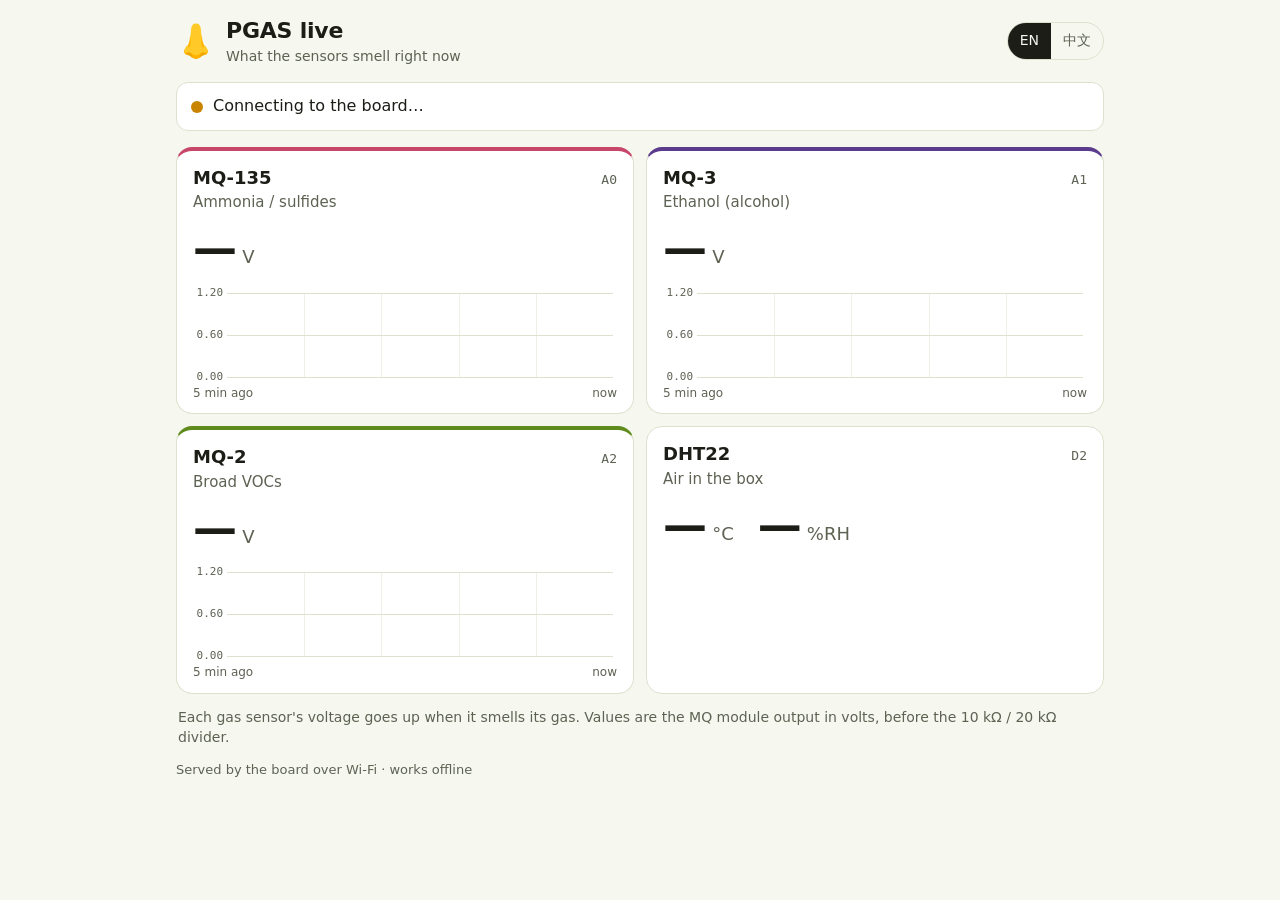
==== app/assets/index.html @ 648e2339 "Add live Wi-Fi dashboard served by the board (arduino:web_ui brick) - app.yaml: add the arduino:web_" ====
<!doctype html>
<html lang="en">
  <head>
    <meta charset="UTF-8" />
    <meta name="viewport" content="width=device-width, initial-scale=1.0" />
    <meta name="color-scheme" content="light dark" />
    <title>PGAS Live</title>
    <link rel="stylesheet" href="style.css" />
  </head>
  <body>
    <header class="top">
      <div class="brand">
        <span class="logo" aria-hidden="true">👃</span>
        <div>
          <h1>PGAS <span data-i18n="live">live</span></h1>
          <p class="sub" data-i18n="sub">What the sensors smell right now</p>
        </div>
      </div>
      <div class="lang" role="group" aria-label="Language">
        <button id="lang-en" type="button" aria-pressed="true">EN</button>
        <button id="lang-zh" type="button" aria-pressed="false">中文</button>
      </div>
    </header>

    <main>
      <div id="status" class="status wait" role="status" aria-live="polite">
        <span class="dot" aria-hidden="true"></span>
        <span id="status-text" data-i18n="connecting">Connecting to the board…</span>
      </div>

      <section class="job" id="job" hidden>
        <h2 data-i18n="job_h">Current test</h2>
        <p id="job-name" class="job-name"></p>
        <p id="job-line" class="job-line"></p>
        <p id="job-result" class="job-result" hidden></p>
      </section>

      <section class="tiles">
        <article class="tile gas" data-key="mq135_v" style="--c: var(--c-mq135)">
          <header><h2>MQ-135</h2><span class="pin">A0</span></header>
          <p class="gasname" data-i18n="g_mq135">Ammonia / sulfides</p>
          <p class="value"><span class="num" id="v-mq135_v">—</span><span class="unit">V</span></p>
          <canvas id="c-mq135_v" aria-hidden="true"></canvas>
          <p class="axis"><span data-i18n="ago5">5 min ago</span><span data-i18n="now">now</span></p>
        </article>
        <article class="tile gas" data-key="mq3_v" style="--c: var(--c-mq3)">
          <header><h2>MQ-3</h2><span class="pin">A1</span></header>
          <p class="gasname" data-i18n="g_mq3">Ethanol (alcohol)</p>
          <p class="value"><span class="num" id="v-mq3_v">—</span><span class="unit">V</span></p>
          <canvas id="c-mq3_v" aria-hidden="true"></canvas>
          <p class="axis"><span data-i18n="ago5">5 min ago</span><span data-i18n="now">now</span></p>
        </article>
        <article class="tile gas" data-key="mq2_v" style="--c: var(--c-mq2)">
          <header><h2>MQ-2</h2><span class="pin">A2</span></header>
          <p class="gasname" data-i18n="g_mq2">Broad VOCs</p>
          <p class="value"><span class="num" id="v-mq2_v">—</span><span class="unit">V</span></p>
          <canvas id="c-mq2_v" aria-hidden="true"></canvas>
          <p class="axis"><span data-i18n="ago5">5 min ago</span><span data-i18n="now">now</span></p>
        </article>
        <article class="tile dht">
          <header><h2>DHT22</h2><span class="pin">D2</span></header>
          <p class="gasname" data-i18n="g_dht">Air in the box</p>
          <div class="pair">
            <p class="value"><span class="num" id="v-temp">—</span><span class="unit">°C</span></p>
            <p class="value"><span class="num" id="v-rh">—</span><span class="unit">%RH</span></p>
          </div>
          <p class="note" id="dht-note" hidden data-i18n="dht_fail">The temperature sensor did not answer.</p>
        </article>
      </section>

      <p class="hint" data-i18n="hint">Each gas sensor's voltage goes up when it smells its gas. Values are the MQ module output in volts, before the 10 kΩ / 20 kΩ divider.</p>

    </main>

    <footer class="foot">
      <span data-i18n="foot">Served by the board over Wi-Fi · works offline</span>
      <span id="raw" class="raw"></span>
    </footer>

    <script src="libs/socket.io.min.js"></script>
    <script src="libs/arduino.js"></script>
    <script src="app.js"></script>
  </body>
</html>
---- app/assets/style.css ----
:root {
  --bg: #f6f8ef; --surface: #ffffff; --ink: #1b1d16; --muted: #5d6253; --line: #dde2cf;
  --ok: #3f8f2f; --warn: #c98500; --bad: #c9466b; --bad-bg: #fde8ee;
  --c-mq135: #c9466b; --c-mq3: #5b3b8c; --c-mq2: #5f8a1c;
  --body: system-ui, -apple-system, "Segoe UI", Roboto, "Noto Sans TC", "PingFang TC", sans-serif;
  --mono: ui-monospace, SFMono-Regular, Menlo, Consolas, monospace;
  color-scheme: light;
}
@media (prefers-color-scheme: dark) {
  :root {
    --bg: #11140d; --surface: #1a1e15; --ink: #eef2e4; --muted: #a9b09b; --line: #31372a;
    --bad: #ff8fab; --bad-bg: #3a1620; --ok: #7fcf6a; --warn: #f0b545;
    --c-mq135: #ff8fab; --c-mq3: #c7b0f0; --c-mq2: #b5e06c;
    color-scheme: dark;
  }
}

* { box-sizing: border-box; }
html, body { margin: 0; }
body {
  background: var(--bg); color: var(--ink); font-family: var(--body);
  line-height: 1.4; -webkit-text-size-adjust: 100%;
}

.top, main, .foot { max-width: 960px; margin: 0 auto; padding: 0 16px; }
.top { display: flex; align-items: center; justify-content: space-between; gap: 12px; padding-top: 16px; }
.brand { display: flex; align-items: center; gap: 10px; }
.logo { font-size: 32px; line-height: 1; }
h1 { margin: 0; font-size: 22px; letter-spacing: -0.01em; }
.sub { margin: 0; color: var(--muted); font-size: 14px; }

.lang { display: flex; border: 1px solid var(--line); border-radius: 999px; overflow: hidden; flex: none; }
.lang button {
  font: inherit; font-size: 14px; padding: 6px 12px; border: 0; background: transparent; color: var(--muted);
  cursor: pointer; min-height: 36px;
}
.lang button[aria-pressed="true"] { background: var(--ink); color: var(--bg); }

.status {
  display: flex; align-items: center; gap: 10px; margin: 16px 0; padding: 12px 14px;
  border-radius: 12px; background: var(--surface); border: 1px solid var(--line); font-size: 16px;
}
.status .dot { width: 12px; height: 12px; border-radius: 50%; background: var(--muted); flex: none; }
.status.ok .dot { background: var(--ok); }
.status.wait .dot { background: var(--warn); }
.status.stale { background: var(--bad-bg); border-color: var(--bad); color: var(--ink); font-weight: 600; }
.status.stale .dot { background: var(--bad); animation: pulse 1s ease-in-out infinite; }
@keyframes pulse { 50% { opacity: 0.3; } }
@media (prefers-reduced-motion: reduce) { .status.stale .dot { animation: none; } }

.tiles { display: grid; grid-template-columns: 1fr; gap: 12px; }
@media (min-width: 560px) { .tiles { grid-template-columns: 1fr 1fr; } }

.tile {
  background: var(--surface); border: 1px solid var(--line); border-radius: 16px; padding: 14px 16px 12px;
  min-width: 0;
}
.tile.gas { border-top: 4px solid var(--c); }
.tile header { display: flex; justify-content: space-between; align-items: baseline; }
.tile h2 { margin: 0; font-size: 18px; }
.pin { font-family: var(--mono); font-size: 13px; color: var(--muted); }
.gasname { margin: 2px 0 0; color: var(--muted); font-size: 15px; }
.value { margin: 4px 0 0; display: flex; align-items: baseline; gap: 6px; }
.num { font-size: 44px; font-weight: 700; font-variant-numeric: tabular-nums; letter-spacing: -0.02em; }
.unit { font-size: 18px; color: var(--muted); }
.stale-data .num { color: var(--muted); }
.pair { display: flex; gap: 24px; flex-wrap: wrap; }
.note { margin: 8px 0 0; color: var(--bad); font-size: 14px; }

canvas { display: block; width: 100%; height: 96px; margin-top: 8px; }
.axis { display: flex; justify-content: space-between; margin: 2px 0 0; font-size: 12px; color: var(--muted); }

.hint { color: var(--muted); font-size: 14px; margin: 14px 2px; }

.job { background: var(--surface); border: 1px solid var(--line); border-radius: 16px; padding: 14px 16px; margin: 0 0 16px; }
.job h2 { margin: 0 0 4px; font-size: 16px; }
.job-name { margin: 0; color: var(--muted); font-size: 14px; font-family: var(--mono); overflow-wrap: anywhere; }
.job-line { margin: 6px 0 0; font-size: 16px; overflow-wrap: anywhere; }
.job-result { margin: 8px 0 0; font-size: 18px; font-weight: 700; overflow-wrap: anywhere; }
.job-result.FRESH { color: var(--ok); }
.job-result.SPOILING { color: var(--warn); }
.job-result.DO-NOT-SELL, .job-result.failed { color: var(--bad); }

.foot {
  display: flex; justify-content: space-between; gap: 12px; flex-wrap: wrap;
  color: var(--muted); font-size: 13px; padding-bottom: 24px;
}
.raw { font-family: var(--mono); }
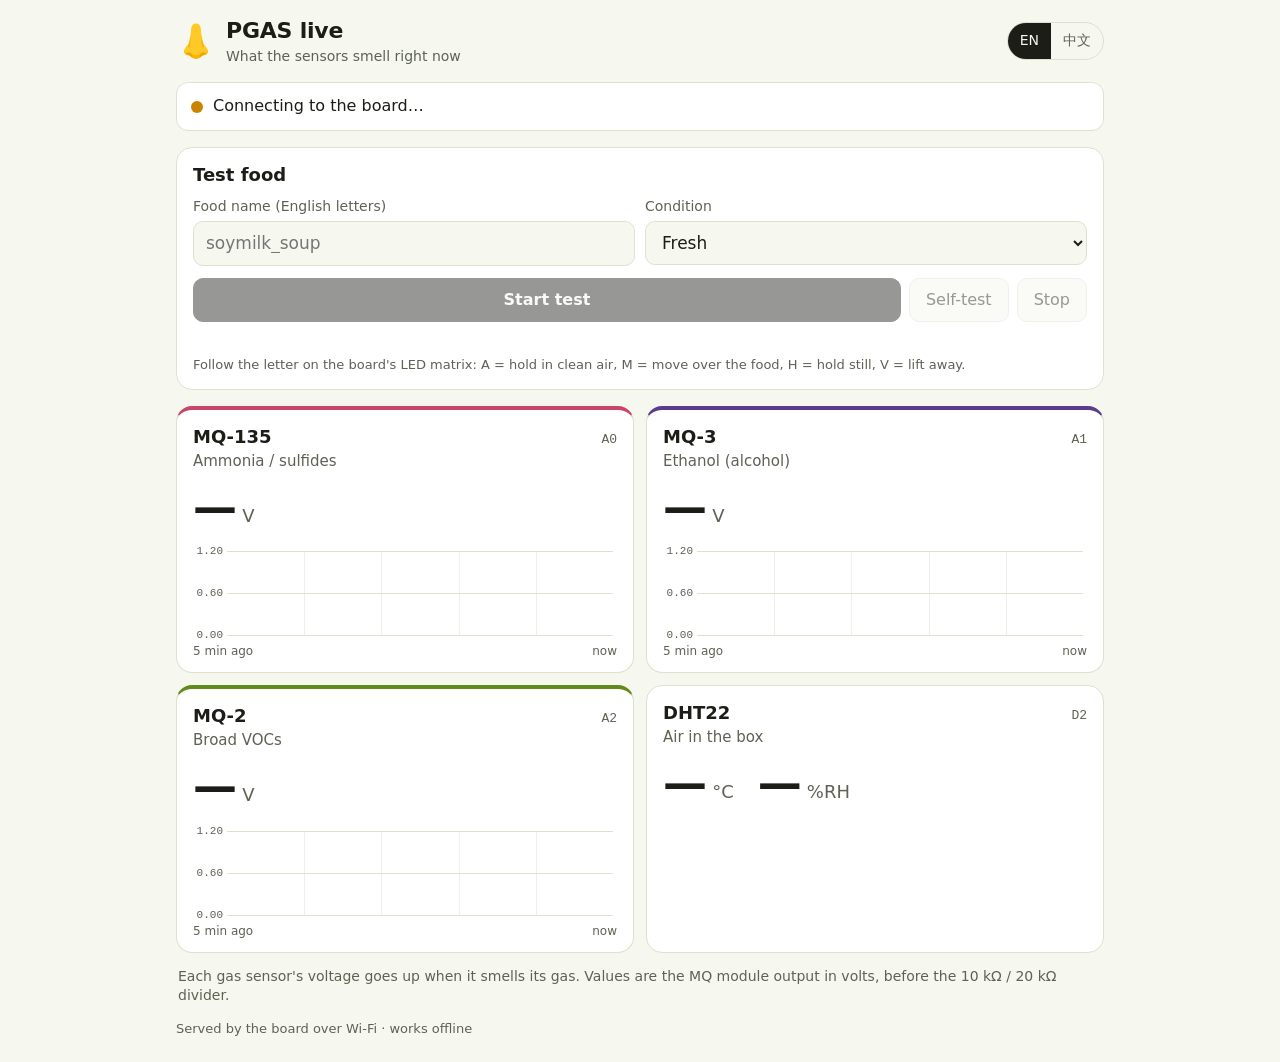
==== commit 666e8636: "Dashboard: start a hood test, self-test or stop from the phone The dashboard gets a 'Test food' pane" ====
--- a/app/assets/index.html
+++ b/app/assets/index.html
@@ -23,10 +23,42 @@
     </header>
 
     <main>
-      <div id="status" class="status wait" role="status" aria-live="polite">
+      <div id="status" class="status wait">
         <span class="dot" aria-hidden="true"></span>
         <span id="status-text" data-i18n="connecting">Connecting to the board…</span>
+        <!-- Screen readers hear only state changes, not the per-second counter. -->
+        <span id="status-live" class="sr-only" role="status"></span>
       </div>
+
+      <section class="start" aria-labelledby="start-h">
+        <h2 id="start-h" data-i18n="start_h">Test food</h2>
+        <form id="start-form" novalidate>
+          <div class="fields">
+            <label class="field">
+              <span data-i18n="food_l">Food name (English letters)</span>
+              <input id="food" name="food" type="text" inputmode="latin" autocomplete="off"
+                     autocapitalize="none" spellcheck="false" maxlength="40" placeholder="soymilk_soup" required />
+            </label>
+            <label class="field">
+              <span data-i18n="state_l">Condition</span>
+              <select id="state" name="state">
+                <option value="fresh" data-i18n="st_fresh">Fresh</option>
+                <option value="spoiling" data-i18n="st_spoiling">Going off</option>
+                <option value="spoiled" data-i18n="st_spoiled">Spoiled</option>
+                <option value="swill" data-i18n="st_swill">Food waste</option>
+                <option value="test" data-i18n="st_test">Just testing (not used for training)</option>
+              </select>
+            </label>
+          </div>
+          <div class="actions">
+            <button type="submit" id="start-btn" class="primary" data-i18n="start_btn">Start test</button>
+            <button type="button" id="selftest-btn" data-i18n="selftest_btn">Self-test</button>
+            <button type="button" id="stop-btn" data-i18n="stop_btn">Stop</button>
+          </div>
+          <p id="start-msg" class="start-msg" role="status"></p>
+          <p class="start-help" data-i18n="start_help">Follow the letter on the board's LED matrix: A = hold in clean air, M = move over the food, H = hold still, V = lift away.</p>
+        </form>
+      </section>
 
       <section class="job" id="job" hidden>
         <h2 data-i18n="job_h">Current test</h2>
--- a/app/assets/style.css
+++ b/app/assets/style.css
@@ -86,3 +86,26 @@
   color: var(--muted); font-size: 13px; padding-bottom: 24px;
 }
 .raw { font-family: var(--mono); }
+
+.sr-only { position: absolute; width: 1px; height: 1px; padding: 0; margin: -1px; overflow: hidden; clip: rect(0 0 0 0); white-space: nowrap; border: 0; }
+
+.start { background: var(--surface); border: 1px solid var(--line); border-radius: 16px; padding: 14px 16px; margin: 0 0 16px; }
+.start h2 { margin: 0 0 10px; font-size: 18px; }
+.fields { display: grid; grid-template-columns: repeat(auto-fit, minmax(200px, 1fr)); gap: 10px; }
+.field { display: flex; flex-direction: column; gap: 4px; font-size: 14px; color: var(--muted); }
+.field input, .field select {
+  font: inherit; font-size: 17px; color: var(--ink); background: var(--bg);
+  border: 1px solid var(--line); border-radius: 10px; padding: 10px 12px; min-height: 44px; width: 100%;
+}
+.field input[aria-invalid="true"] { border-color: var(--bad); }
+.actions { display: flex; flex-wrap: wrap; gap: 8px; margin-top: 12px; }
+.actions button {
+  font: inherit; font-size: 16px; min-height: 44px; padding: 0 16px; border-radius: 10px; cursor: pointer;
+  border: 1px solid var(--line); background: var(--bg); color: var(--ink);
+}
+.actions button.primary { background: var(--ink); color: var(--bg); border-color: var(--ink); font-weight: 700; flex: 1 1 160px; }
+.actions button:disabled { opacity: 0.45; cursor: not-allowed; }
+.start-msg { margin: 10px 0 0; min-height: 1.2em; font-size: 15px; }
+.start-msg.err { color: var(--bad); }
+.start-help { margin: 6px 0 0; color: var(--muted); font-size: 13px; }
+.job-result.rejected { color: var(--warn); }
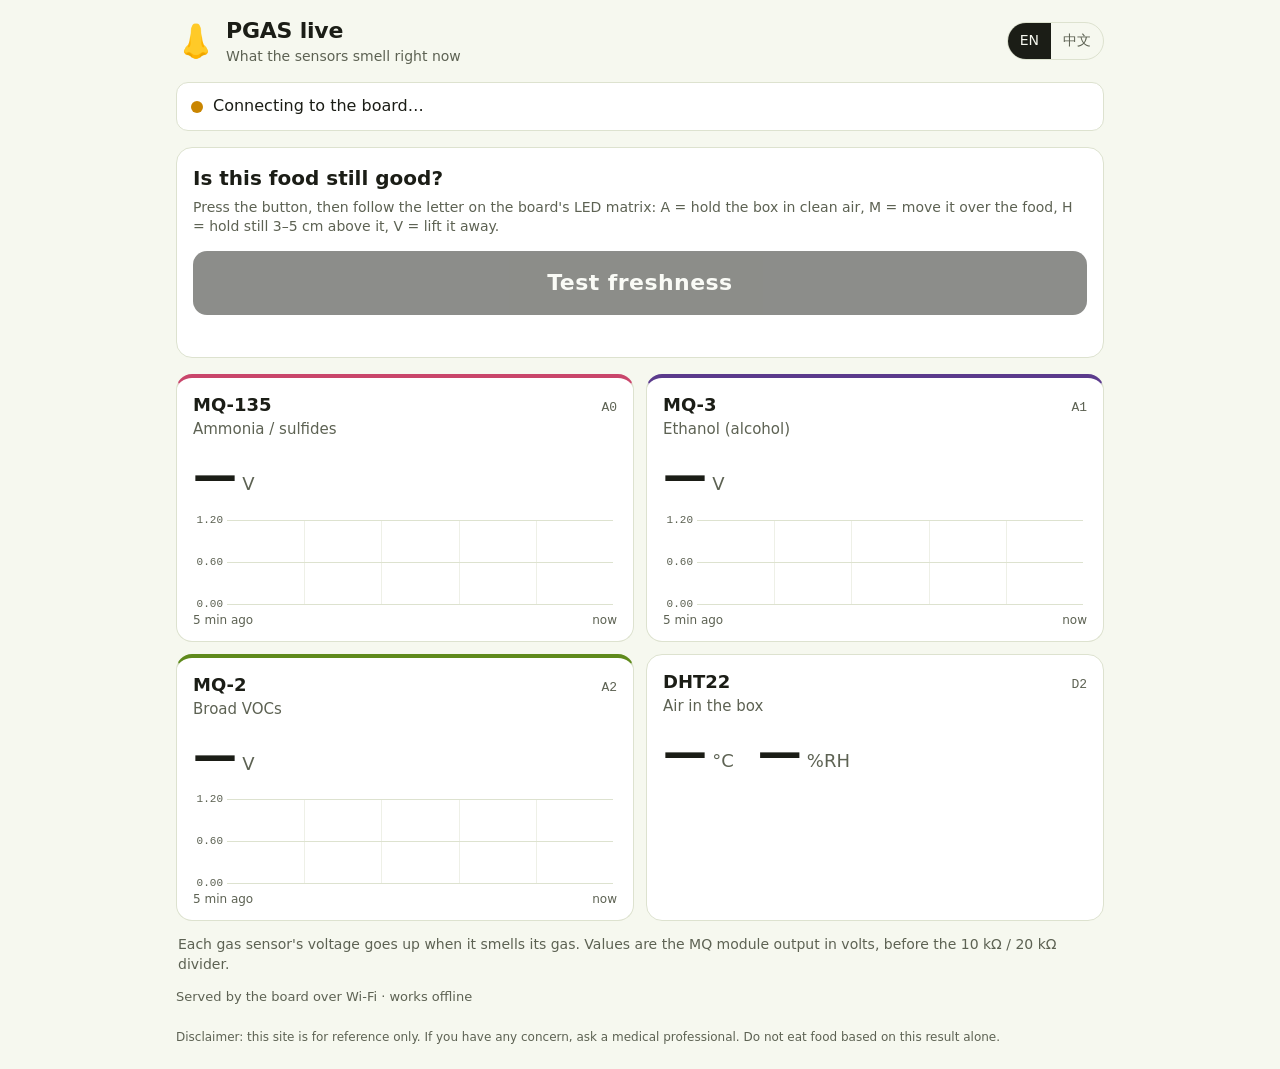
==== commit 97a195da: "Dashboard: one Test freshness button with progress bar and result pop-up - One button replaces the f" ====
--- a/app/assets/index.html
+++ b/app/assets/index.html
@@ -30,41 +30,15 @@
         <span id="status-live" class="sr-only" role="status"></span>
       </div>
 
-      <section class="start" aria-labelledby="start-h">
-        <h2 id="start-h" data-i18n="start_h">Test food</h2>
-        <form id="start-form" novalidate>
-          <div class="fields">
-            <label class="field">
-              <span data-i18n="food_l">Food name (English letters)</span>
-              <input id="food" name="food" type="text" inputmode="latin" autocomplete="off"
-                     autocapitalize="none" spellcheck="false" maxlength="40" placeholder="soymilk_soup" required />
-            </label>
-            <label class="field">
-              <span data-i18n="state_l">Condition</span>
-              <select id="state" name="state">
-                <option value="fresh" data-i18n="st_fresh">Fresh</option>
-                <option value="spoiling" data-i18n="st_spoiling">Going off</option>
-                <option value="spoiled" data-i18n="st_spoiled">Spoiled</option>
-                <option value="swill" data-i18n="st_swill">Food waste</option>
-                <option value="test" data-i18n="st_test">Just testing (not used for training)</option>
-              </select>
-            </label>
-          </div>
-          <div class="actions">
-            <button type="submit" id="start-btn" class="primary" data-i18n="start_btn">Start test</button>
-            <button type="button" id="selftest-btn" data-i18n="selftest_btn">Self-test</button>
-            <button type="button" id="stop-btn" data-i18n="stop_btn">Stop</button>
-          </div>
-          <p id="start-msg" class="start-msg" role="status"></p>
-          <p class="start-help" data-i18n="start_help">Follow the letter on the board's LED matrix: A = hold in clean air, M = move over the food, H = hold still, V = lift away.</p>
-        </form>
-      </section>
-
-      <section class="job" id="job" hidden>
-        <h2 data-i18n="job_h">Current test</h2>
-        <p id="job-name" class="job-name"></p>
-        <p id="job-line" class="job-line"></p>
-        <p id="job-result" class="job-result" hidden></p>
+      <section class="check" aria-labelledby="check-h">
+        <h2 id="check-h" data-i18n="check_h">Is this food still good?</h2>
+        <p class="check-help" data-i18n="check_help">Press the button, then follow the letter on the board's LED matrix.</p>
+        <button id="check-btn" class="big" type="button" disabled data-i18n="check_btn">Test freshness</button>
+        <div class="progress" id="progress" hidden>
+          <div class="bar" id="bar" role="progressbar" aria-valuemin="0" aria-valuemax="100" aria-valuenow="0" aria-labelledby="phase-text"><span id="bar-fill"></span></div>
+          <p id="phase-text" class="phase"></p>
+        </div>
+        <p id="start-msg" class="start-msg" role="status"></p>
       </section>
 
       <section class="tiles">
@@ -104,9 +78,20 @@
 
     </main>
 
+    <div class="modal-backdrop" id="result" hidden>
+      <div class="modal" role="dialog" aria-modal="true" aria-labelledby="result-title" aria-describedby="result-detail">
+        <div class="result-icon" id="result-icon" aria-hidden="true"></div>
+        <h2 id="result-title"></h2>
+        <p id="result-detail"></p>
+        <p class="result-note" id="result-note"></p>
+        <button id="result-ok" type="button">OK</button>
+      </div>
+    </div>
+
     <footer class="foot">
       <span data-i18n="foot">Served by the board over Wi-Fi · works offline</span>
       <span id="raw" class="raw"></span>
+      <p class="disclaimer" data-i18n="disclaimer">Disclaimer: this site is for reference only. If you have any concern, ask a medical professional. Do not eat food based on this result alone.</p>
     </footer>
 
     <script src="libs/socket.io.min.js"></script>
--- a/app/assets/style.css
+++ b/app/assets/style.css
@@ -89,23 +89,59 @@
 
 .sr-only { position: absolute; width: 1px; height: 1px; padding: 0; margin: -1px; overflow: hidden; clip: rect(0 0 0 0); white-space: nowrap; border: 0; }
 
-.start { background: var(--surface); border: 1px solid var(--line); border-radius: 16px; padding: 14px 16px; margin: 0 0 16px; }
-.start h2 { margin: 0 0 10px; font-size: 18px; }
-.fields { display: grid; grid-template-columns: repeat(auto-fit, minmax(200px, 1fr)); gap: 10px; }
-.field { display: flex; flex-direction: column; gap: 4px; font-size: 14px; color: var(--muted); }
-.field input, .field select {
-  font: inherit; font-size: 17px; color: var(--ink); background: var(--bg);
-  border: 1px solid var(--line); border-radius: 10px; padding: 10px 12px; min-height: 44px; width: 100%;
+.check { background: var(--surface); border: 1px solid var(--line); border-radius: 16px; padding: 16px; margin: 0 0 16px; }
+.check h2 { margin: 0 0 6px; font-size: 20px; }
+.check-help { margin: 0 0 14px; color: var(--muted); font-size: 14px; }
+button.big {
+  display: block; width: 100%; min-height: 64px; border-radius: 14px; border: 0; cursor: pointer;
+  background: var(--ink); color: var(--bg); font: inherit; font-size: 22px; font-weight: 800; letter-spacing: 0.02em;
+  transition: transform 0.12s ease, opacity 0.2s ease;
 }
-.field input[aria-invalid="true"] { border-color: var(--bad); }
-.actions { display: flex; flex-wrap: wrap; gap: 8px; margin-top: 12px; }
-.actions button {
-  font: inherit; font-size: 16px; min-height: 44px; padding: 0 16px; border-radius: 10px; cursor: pointer;
-  border: 1px solid var(--line); background: var(--bg); color: var(--ink);
+button.big:active:not(:disabled) { transform: scale(0.98); }
+button.big:disabled { opacity: 0.5; cursor: not-allowed; }
+.progress { margin-top: 14px; }
+.bar { height: 14px; border-radius: 999px; background: var(--bg); border: 1px solid var(--line); overflow: hidden; }
+.bar span {
+  display: block; height: 100%; width: 0; border-radius: 999px; transition: width 0.9s linear;
+  background: linear-gradient(90deg, var(--c-mq135), var(--c-mq3), var(--c-mq2));
+  background-size: 200% 100%; animation: flow 2.4s linear infinite;
 }
-.actions button.primary { background: var(--ink); color: var(--bg); border-color: var(--ink); font-weight: 700; flex: 1 1 160px; }
-.actions button:disabled { opacity: 0.45; cursor: not-allowed; }
-.start-msg { margin: 10px 0 0; min-height: 1.2em; font-size: 15px; }
+@keyframes flow { from { background-position: 0 0; } to { background-position: 200% 0; } }
+.phase { margin: 8px 0 0; font-size: 17px; font-weight: 600; }
+.start-msg { margin: 8px 0 0; min-height: 1.2em; font-size: 15px; }
 .start-msg.err { color: var(--bad); }
-.start-help { margin: 6px 0 0; color: var(--muted); font-size: 13px; }
-.job-result.rejected { color: var(--warn); }
+
+.modal-backdrop {
+  position: fixed; inset: 0; z-index: 20; display: flex; align-items: center; justify-content: center; padding: 16px;
+  background: rgba(0, 0, 0, 0.45); opacity: 0; transition: opacity 0.2s ease;
+}
+.modal-backdrop[hidden] { display: none; }
+.modal-backdrop.show { opacity: 1; }
+.modal {
+  width: min(420px, 100%); background: var(--surface); color: var(--ink); border-radius: 22px; padding: 26px 22px 20px;
+  text-align: center; box-shadow: 0 20px 60px rgba(0, 0, 0, 0.3); transform: scale(0.85) translateY(20px);
+  transition: transform 0.35s cubic-bezier(0.2, 1.4, 0.4, 1);
+}
+.modal-backdrop.show .modal { transform: none; }
+.result-icon {
+  width: 84px; height: 84px; margin: 0 auto 12px; border-radius: 50%; display: grid; place-items: center;
+  font-size: 46px; font-weight: 900; color: #fff; animation: pop 0.5s 0.1s both cubic-bezier(0.2, 1.6, 0.4, 1);
+}
+@keyframes pop { from { transform: scale(0); } to { transform: scale(1); } }
+.modal.good .result-icon { background: var(--ok); }
+.modal.bad .result-icon { background: var(--bad); }
+.modal.warn .result-icon { background: var(--warn); }
+.modal h2 { margin: 0; font-size: 28px; }
+.modal.good h2 { color: var(--ok); }
+.modal.bad h2 { color: var(--bad); }
+.modal p { margin: 10px 0 0; font-size: 16px; }
+.result-note { color: var(--muted); font-size: 13px !important; }
+.modal button {
+  margin-top: 18px; min-height: 48px; min-width: 140px; border-radius: 12px; border: 0; cursor: pointer;
+  background: var(--ink); color: var(--bg); font: inherit; font-size: 17px; font-weight: 700;
+}
+.disclaimer { flex-basis: 100%; margin: 10px 0 0; font-size: 12px; color: var(--muted); }
+@media (prefers-reduced-motion: reduce) {
+  .bar span, .result-icon { animation: none; }
+  .modal, .modal-backdrop, .bar span { transition: none; }
+}
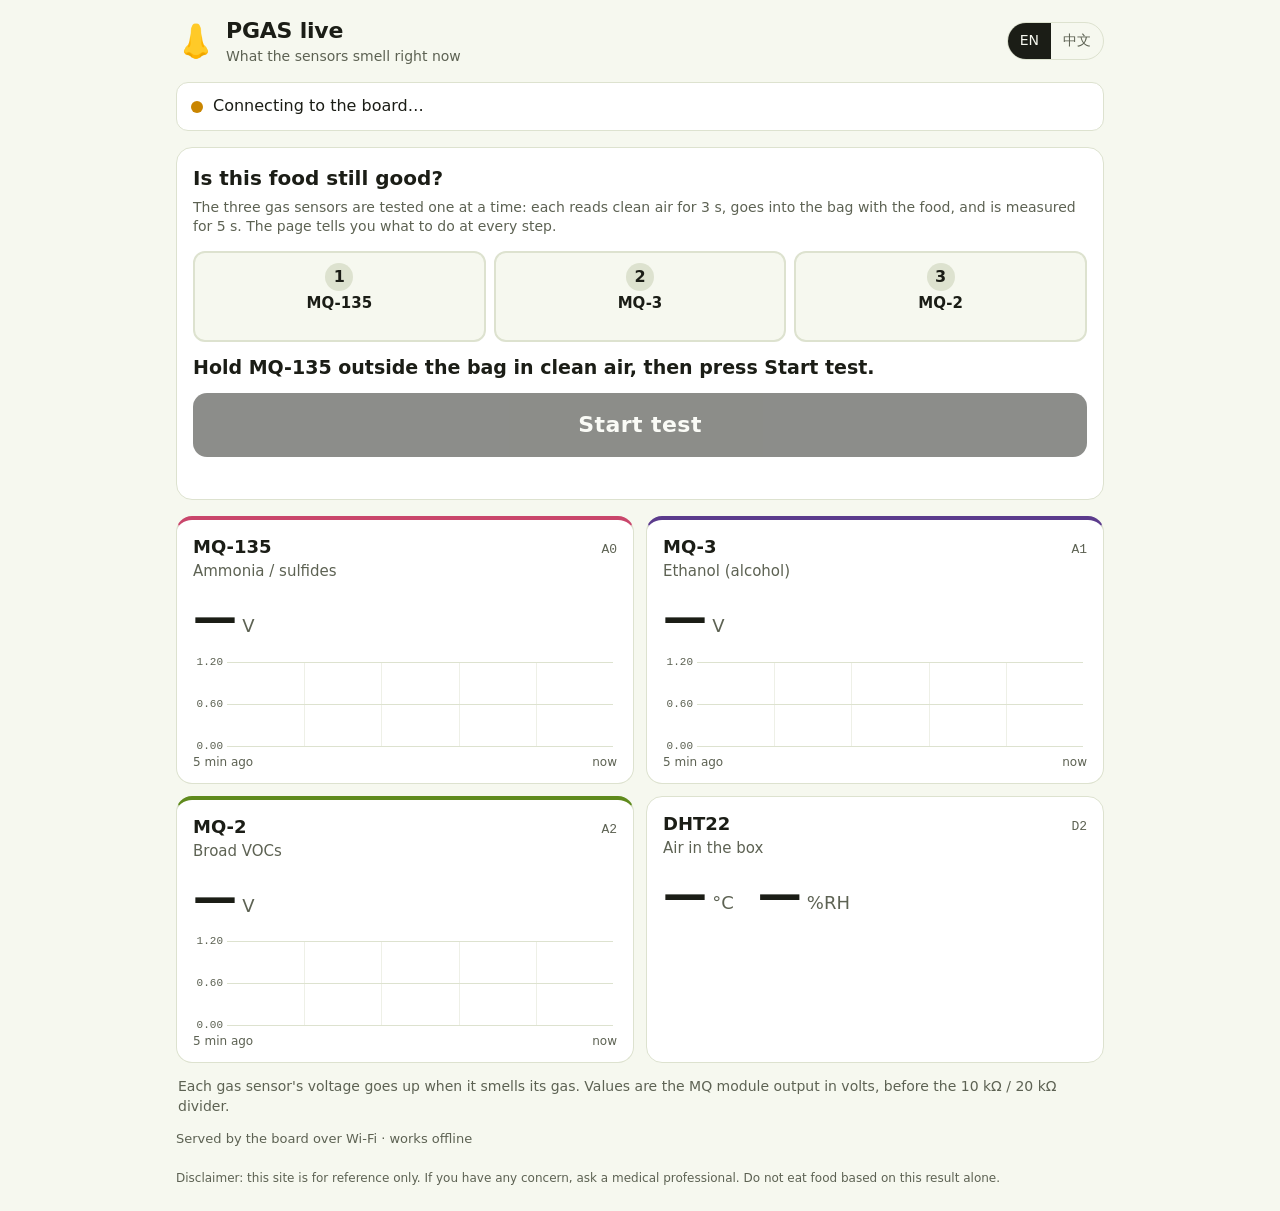
==== commit 0ac341f7: "Dashboard: guided bag test, one gas sensor at a time The food sits in a small sealed bag that fits o" ====
--- a/app/assets/index.html
+++ b/app/assets/index.html
@@ -32,12 +32,19 @@
 
       <section class="check" aria-labelledby="check-h">
         <h2 id="check-h" data-i18n="check_h">Is this food still good?</h2>
-        <p class="check-help" data-i18n="check_help">Press the button, then follow the letter on the board's LED matrix.</p>
-        <button id="check-btn" class="big" type="button" disabled data-i18n="check_btn">Test freshness</button>
+        <p class="check-help" data-i18n="check_help">The three gas sensors are tested one at a time.</p>
+        <ol class="steps" id="steps">
+          <li><span class="n">1</span><span class="nm">MQ-135</span><span class="st"></span></li>
+          <li><span class="n">2</span><span class="nm">MQ-3</span><span class="st"></span></li>
+          <li><span class="n">3</span><span class="nm">MQ-2</span><span class="st"></span></li>
+        </ol>
+        <p id="instr" class="instr" aria-live="polite"></p>
         <div class="progress" id="progress" hidden>
           <div class="bar" id="bar" role="progressbar" aria-valuemin="0" aria-valuemax="100" aria-valuenow="0" aria-labelledby="phase-text"><span id="bar-fill"></span></div>
           <p id="phase-text" class="phase"></p>
         </div>
+        <button id="check-btn" class="big" type="button" disabled data-i18n="check_btn">Start test</button>
+        <button id="cancel-btn" class="cancel" type="button" hidden data-i18n="cancel">Cancel</button>
         <p id="start-msg" class="start-msg" role="status"></p>
       </section>
 
--- a/app/assets/style.css
+++ b/app/assets/style.css
@@ -99,7 +99,31 @@
 }
 button.big:active:not(:disabled) { transform: scale(0.98); }
 button.big:disabled { opacity: 0.5; cursor: not-allowed; }
-.progress { margin-top: 14px; }
+.steps { list-style: none; display: grid; grid-template-columns: repeat(3, 1fr); gap: 8px; margin: 0 0 12px; padding: 0; }
+.steps li {
+  display: flex; flex-direction: column; align-items: center; gap: 2px; padding: 10px 4px; border-radius: 12px;
+  border: 2px solid var(--line); background: var(--bg); transition: border-color 0.2s ease, background 0.2s ease;
+}
+.steps .n {
+  width: 28px; height: 28px; border-radius: 50%; display: grid; place-items: center; font-weight: 800;
+  background: var(--line); color: var(--ink);
+}
+.steps .nm { font-weight: 700; font-size: 15px; }
+.steps .st { font-size: 12px; color: var(--muted); min-height: 1.2em; font-family: var(--mono); }
+.steps li.active { border-color: var(--ink); }
+.steps li.active .n { background: var(--ink); color: var(--bg); animation: pulse 1s ease-in-out infinite; }
+.steps li.next { border-style: dashed; border-color: var(--warn); }
+.steps li.done { border-color: var(--ok); }
+.steps li.done .n { background: var(--ok); color: #fff; }
+.instr { margin: 0 0 12px; font-size: 19px; font-weight: 700; min-height: 1.4em; }
+.instr.move { color: var(--warn); }
+.instr.wait { color: var(--ok); }
+.progress { margin: 0 0 14px; }
+button.cancel {
+  display: block; margin: 10px auto 0; background: none; border: 0; color: var(--muted); font: inherit; font-size: 15px;
+  text-decoration: underline; cursor: pointer; min-height: 44px; padding: 0 12px;
+}
+button.cancel[hidden] { display: none; }
 .bar { height: 14px; border-radius: 999px; background: var(--bg); border: 1px solid var(--line); overflow: hidden; }
 .bar span {
   display: block; height: 100%; width: 0; border-radius: 999px; transition: width 0.9s linear;
@@ -135,7 +159,7 @@
 .modal.good h2 { color: var(--ok); }
 .modal.bad h2 { color: var(--bad); }
 .modal p { margin: 10px 0 0; font-size: 16px; }
-.result-note { color: var(--muted); font-size: 13px !important; }
+.result-note { color: var(--muted); font-size: 13px !important; white-space: pre-line; }
 .modal button {
   margin-top: 18px; min-height: 48px; min-width: 140px; border-radius: 12px; border: 0; cursor: pointer;
   background: var(--ink); color: var(--bg); font: inherit; font-size: 17px; font-weight: 700;
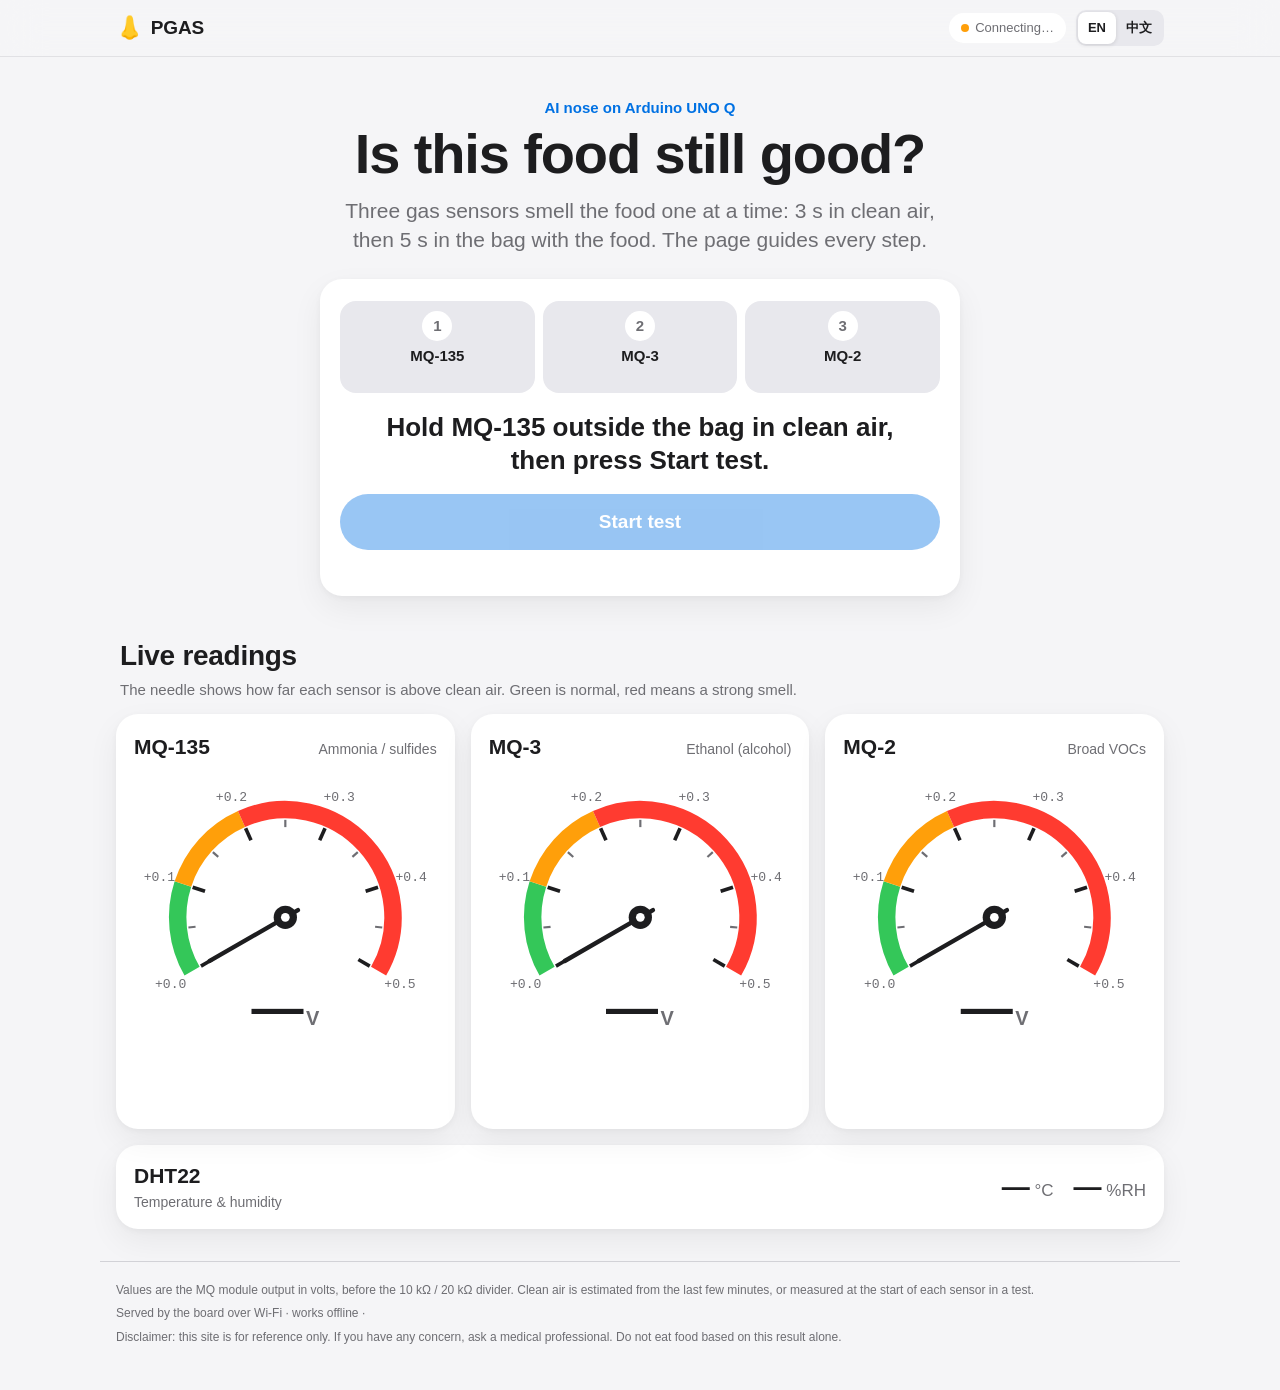
==== commit 6f493c84: "Dashboard redesign: Apple-style layout, speedometer gauges, big countdown ring - System font, large " ====
--- a/app/assets/index.html
+++ b/app/assets/index.html
@@ -2,103 +2,128 @@
 <html lang="en">
   <head>
     <meta charset="UTF-8" />
-    <meta name="viewport" content="width=device-width, initial-scale=1.0" />
+    <meta name="viewport" content="width=device-width, initial-scale=1.0, viewport-fit=cover" />
     <meta name="color-scheme" content="light dark" />
-    <title>PGAS Live</title>
+    <meta name="theme-color" content="#f5f5f7" media="(prefers-color-scheme: light)" />
+    <meta name="theme-color" content="#000000" media="(prefers-color-scheme: dark)" />
+    <title>PGAS</title>
     <link rel="stylesheet" href="style.css" />
   </head>
   <body>
-    <header class="top">
-      <div class="brand">
-        <span class="logo" aria-hidden="true">👃</span>
-        <div>
-          <h1>PGAS <span data-i18n="live">live</span></h1>
-          <p class="sub" data-i18n="sub">What the sensors smell right now</p>
+    <header class="nav">
+      <div class="nav-in">
+        <div class="brand"><span class="logo" aria-hidden="true">👃</span><span class="brand-name">PGAS</span></div>
+        <div id="status" class="pill wait">
+          <span class="dot" aria-hidden="true"></span>
+          <span id="status-text" data-i18n="connecting">Connecting…</span>
+          <span id="status-live" class="sr-only" role="status"></span>
         </div>
-      </div>
-      <div class="lang" role="group" aria-label="Language">
-        <button id="lang-en" type="button" aria-pressed="true">EN</button>
-        <button id="lang-zh" type="button" aria-pressed="false">中文</button>
+        <div class="seg" role="group" aria-label="Language">
+          <button id="lang-en" type="button" aria-pressed="true">EN</button>
+          <button id="lang-zh" type="button" aria-pressed="false">中文</button>
+        </div>
       </div>
     </header>
 
     <main>
-      <div id="status" class="status wait">
-        <span class="dot" aria-hidden="true"></span>
-        <span id="status-text" data-i18n="connecting">Connecting to the board…</span>
-        <!-- Screen readers hear only state changes, not the per-second counter. -->
-        <span id="status-live" class="sr-only" role="status"></span>
-      </div>
+      <section class="hero">
+        <p class="eyebrow" data-i18n="eyebrow">AI Nose on Arduino UNO Q</p>
+        <h1 data-i18n="check_h">Is this food still good?</h1>
+        <p class="lede" data-i18n="check_help">Three gas sensors smell the food one at a time.</p>
+      </section>
 
-      <section class="check" aria-labelledby="check-h">
-        <h2 id="check-h" data-i18n="check_h">Is this food still good?</h2>
-        <p class="check-help" data-i18n="check_help">The three gas sensors are tested one at a time.</p>
+      <section class="card test" aria-labelledby="test-h">
+        <h2 id="test-h" class="sr-only" data-i18n="test_h">Freshness test</h2>
         <ol class="steps" id="steps">
-          <li><span class="n">1</span><span class="nm">MQ-135</span><span class="st"></span></li>
-          <li><span class="n">2</span><span class="nm">MQ-3</span><span class="st"></span></li>
-          <li><span class="n">3</span><span class="nm">MQ-2</span><span class="st"></span></li>
+          <li data-s="mq135"><span class="n">1</span><span class="nm">MQ-135</span><span class="st"></span></li>
+          <li data-s="mq3"><span class="n">2</span><span class="nm">MQ-3</span><span class="st"></span></li>
+          <li data-s="mq2"><span class="n">3</span><span class="nm">MQ-2</span><span class="st"></span></li>
         </ol>
-        <p id="instr" class="instr" aria-live="polite"></p>
-        <div class="progress" id="progress" hidden>
+
+        <div class="stage" id="stage">
+          <div class="ring-wrap" id="ring-wrap" hidden>
+            <svg class="ring" viewBox="0 0 220 220" aria-hidden="true">
+              <circle class="ring-bg" cx="110" cy="110" r="96" />
+              <circle class="ring-fg" id="ring-fg" cx="110" cy="110" r="96" />
+            </svg>
+            <div class="ring-center">
+              <span class="ring-sensor" id="ring-sensor"></span>
+              <span class="ring-num" id="ring-num"></span>
+              <span class="ring-unit" id="ring-unit"></span>
+            </div>
+          </div>
+          <p id="ring-live" class="ring-live" hidden></p>
+          <p id="instr" class="instr" aria-live="polite"></p>
+        </div>
+
+        <div class="overall" id="overall" hidden>
+          <div class="overall-top"><span id="phase-text"></span><span id="pct-text"></span></div>
           <div class="bar" id="bar" role="progressbar" aria-valuemin="0" aria-valuemax="100" aria-valuenow="0" aria-labelledby="phase-text"><span id="bar-fill"></span></div>
-          <p id="phase-text" class="phase"></p>
         </div>
-        <button id="check-btn" class="big" type="button" disabled data-i18n="check_btn">Start test</button>
-        <button id="cancel-btn" class="cancel" type="button" hidden data-i18n="cancel">Cancel</button>
+
+        <button id="check-btn" class="cta" type="button" disabled data-i18n="check_btn">Start test</button>
+        <button id="cancel-btn" class="link" type="button" hidden data-i18n="cancel">Cancel</button>
         <p id="start-msg" class="start-msg" role="status"></p>
       </section>
 
-      <section class="tiles">
-        <article class="tile gas" data-key="mq135_v" style="--c: var(--c-mq135)">
-          <header><h2>MQ-135</h2><span class="pin">A0</span></header>
-          <p class="gasname" data-i18n="g_mq135">Ammonia / sulfides</p>
-          <p class="value"><span class="num" id="v-mq135_v">—</span><span class="unit">V</span></p>
-          <canvas id="c-mq135_v" aria-hidden="true"></canvas>
-          <p class="axis"><span data-i18n="ago5">5 min ago</span><span data-i18n="now">now</span></p>
-        </article>
-        <article class="tile gas" data-key="mq3_v" style="--c: var(--c-mq3)">
-          <header><h2>MQ-3</h2><span class="pin">A1</span></header>
-          <p class="gasname" data-i18n="g_mq3">Ethanol (alcohol)</p>
-          <p class="value"><span class="num" id="v-mq3_v">—</span><span class="unit">V</span></p>
-          <canvas id="c-mq3_v" aria-hidden="true"></canvas>
-          <p class="axis"><span data-i18n="ago5">5 min ago</span><span data-i18n="now">now</span></p>
-        </article>
-        <article class="tile gas" data-key="mq2_v" style="--c: var(--c-mq2)">
-          <header><h2>MQ-2</h2><span class="pin">A2</span></header>
-          <p class="gasname" data-i18n="g_mq2">Broad VOCs</p>
-          <p class="value"><span class="num" id="v-mq2_v">—</span><span class="unit">V</span></p>
-          <canvas id="c-mq2_v" aria-hidden="true"></canvas>
-          <p class="axis"><span data-i18n="ago5">5 min ago</span><span data-i18n="now">now</span></p>
-        </article>
-        <article class="tile dht">
-          <header><h2>DHT22</h2><span class="pin">D2</span></header>
-          <p class="gasname" data-i18n="g_dht">Air in the box</p>
-          <div class="pair">
-            <p class="value"><span class="num" id="v-temp">—</span><span class="unit">°C</span></p>
-            <p class="value"><span class="num" id="v-rh">—</span><span class="unit">%RH</span></p>
+      <section class="live" aria-labelledby="live-h">
+        <div class="section-head">
+          <h2 id="live-h" data-i18n="live_h">Live readings</h2>
+          <p class="sub" data-i18n="live_sub">Needle = rise above clean air. Green is normal; red means a strong smell.</p>
+        </div>
+        <div class="gauges">
+          <article class="card gauge" data-key="mq135_v" data-s="mq135" style="--c: var(--c-mq135)">
+            <header><h3>MQ-135</h3><span class="tag" data-i18n="g_mq135">Ammonia / sulfides</span></header>
+            <div class="dial"></div>
+            <div class="readout"><span class="num" id="v-mq135_v">—</span><span class="unit">V</span></div>
+            <p class="delta" id="d-mq135_v"></p>
+            <p class="range" id="r-mq135_v"></p>
+            <canvas id="c-mq135_v" aria-hidden="true"></canvas>
+          </article>
+          <article class="card gauge" data-key="mq3_v" data-s="mq3" style="--c: var(--c-mq3)">
+            <header><h3>MQ-3</h3><span class="tag" data-i18n="g_mq3">Ethanol</span></header>
+            <div class="dial"></div>
+            <div class="readout"><span class="num" id="v-mq3_v">—</span><span class="unit">V</span></div>
+            <p class="delta" id="d-mq3_v"></p>
+            <p class="range" id="r-mq3_v"></p>
+            <canvas id="c-mq3_v" aria-hidden="true"></canvas>
+          </article>
+          <article class="card gauge" data-key="mq2_v" data-s="mq2" style="--c: var(--c-mq2)">
+            <header><h3>MQ-2</h3><span class="tag" data-i18n="g_mq2">Broad VOCs</span></header>
+            <div class="dial"></div>
+            <div class="readout"><span class="num" id="v-mq2_v">—</span><span class="unit">V</span></div>
+            <p class="delta" id="d-mq2_v"></p>
+            <p class="range" id="r-mq2_v"></p>
+            <canvas id="c-mq2_v" aria-hidden="true"></canvas>
+          </article>
+        </div>
+
+        <article class="card dht">
+          <div><h3>DHT22</h3><span class="tag" data-i18n="g_dht">Temperature &amp; humidity</span></div>
+          <div class="dht-vals">
+            <span><b id="v-temp">—</b> °C</span>
+            <span><b id="v-rh">—</b> %RH</span>
           </div>
           <p class="note" id="dht-note" hidden data-i18n="dht_fail">The temperature sensor did not answer.</p>
         </article>
       </section>
-
-      <p class="hint" data-i18n="hint">Each gas sensor's voltage goes up when it smells its gas. Values are the MQ module output in volts, before the 10 kΩ / 20 kΩ divider.</p>
-
     </main>
 
-    <div class="modal-backdrop" id="result" hidden>
-      <div class="modal" role="dialog" aria-modal="true" aria-labelledby="result-title" aria-describedby="result-detail">
+    <div class="sheet-backdrop" id="result" hidden>
+      <div class="sheet" role="dialog" aria-modal="true" aria-labelledby="result-title" aria-describedby="result-detail">
         <div class="result-icon" id="result-icon" aria-hidden="true"></div>
         <h2 id="result-title"></h2>
         <p id="result-detail"></p>
+        <div class="result-bars" id="result-bars"></div>
         <p class="result-note" id="result-note"></p>
-        <button id="result-ok" type="button">OK</button>
+        <button id="result-ok" class="cta" type="button">OK</button>
       </div>
     </div>
 
     <footer class="foot">
-      <span data-i18n="foot">Served by the board over Wi-Fi · works offline</span>
-      <span id="raw" class="raw"></span>
-      <p class="disclaimer" data-i18n="disclaimer">Disclaimer: this site is for reference only. If you have any concern, ask a medical professional. Do not eat food based on this result alone.</p>
+      <p class="hint" data-i18n="hint">Values are the MQ module output in volts, before the 10 kΩ / 20 kΩ divider.</p>
+      <p><span data-i18n="foot">Served by the board over Wi-Fi · works offline</span> · <span id="raw" class="raw"></span></p>
+      <p class="disclaimer" data-i18n="disclaimer">Disclaimer: this site is for reference only.</p>
     </footer>
 
     <script src="libs/socket.io.min.js"></script>
--- a/app/assets/style.css
+++ b/app/assets/style.css
@@ -1,171 +1,224 @@
+/* PGAS dashboard — Apple-style: system font, large titles, soft cards, frosted nav. */
 :root {
-  --bg: #f6f8ef; --surface: #ffffff; --ink: #1b1d16; --muted: #5d6253; --line: #dde2cf;
-  --ok: #3f8f2f; --warn: #c98500; --bad: #c9466b; --bad-bg: #fde8ee;
-  --c-mq135: #c9466b; --c-mq3: #5b3b8c; --c-mq2: #5f8a1c;
-  --body: system-ui, -apple-system, "Segoe UI", Roboto, "Noto Sans TC", "PingFang TC", sans-serif;
-  --mono: ui-monospace, SFMono-Regular, Menlo, Consolas, monospace;
-  color-scheme: light;
+  --bg: #f5f5f7; --card: #ffffff; --ink: #1d1d1f; --muted: #6e6e73; --line: #d2d2d7; --fill: #e8e8ed;
+  --blue: #0071e3; --green: #34c759; --orange: #ff9f0a; --red: #ff3b30;
+  --c-mq135: #ff375f; --c-mq3: #5e5ce6; --c-mq2: #30b0c7;
+  --shadow: 0 2px 6px rgba(0, 0, 0, 0.04), 0 12px 32px rgba(0, 0, 0, 0.06);
+  --font: -apple-system, BlinkMacSystemFont, "SF Pro Display", "SF Pro Text", "PingFang TC", "Noto Sans TC",
+    "Helvetica Neue", Helvetica, Arial, sans-serif;
+  --mono: ui-monospace, "SF Mono", Menlo, monospace;
+  --radius: 22px;
 }
 @media (prefers-color-scheme: dark) {
-  :root {
-    --bg: #11140d; --surface: #1a1e15; --ink: #eef2e4; --muted: #a9b09b; --line: #31372a;
-    --bad: #ff8fab; --bad-bg: #3a1620; --ok: #7fcf6a; --warn: #f0b545;
-    --c-mq135: #ff8fab; --c-mq3: #c7b0f0; --c-mq2: #b5e06c;
-    color-scheme: dark;
+  :root:not([data-theme="light"]) {
+    --bg: #000000; --card: #1c1c1e; --ink: #f5f5f7; --muted: #98989d; --line: #38383a; --fill: #2c2c2e;
+    --blue: #0a84ff; --green: #30d158; --orange: #ff9f0a; --red: #ff453a;
+    --shadow: none;
   }
 }
 
 * { box-sizing: border-box; }
-html, body { margin: 0; }
+html { -webkit-text-size-adjust: 100%; }
 body {
-  background: var(--bg); color: var(--ink); font-family: var(--body);
-  line-height: 1.4; -webkit-text-size-adjust: 100%;
-}
-
-.top, main, .foot { max-width: 960px; margin: 0 auto; padding: 0 16px; }
-.top { display: flex; align-items: center; justify-content: space-between; gap: 12px; padding-top: 16px; }
-.brand { display: flex; align-items: center; gap: 10px; }
-.logo { font-size: 32px; line-height: 1; }
-h1 { margin: 0; font-size: 22px; letter-spacing: -0.01em; }
-.sub { margin: 0; color: var(--muted); font-size: 14px; }
-
-.lang { display: flex; border: 1px solid var(--line); border-radius: 999px; overflow: hidden; flex: none; }
-.lang button {
-  font: inherit; font-size: 14px; padding: 6px 12px; border: 0; background: transparent; color: var(--muted);
-  cursor: pointer; min-height: 36px;
-}
-.lang button[aria-pressed="true"] { background: var(--ink); color: var(--bg); }
-
-.status {
-  display: flex; align-items: center; gap: 10px; margin: 16px 0; padding: 12px 14px;
-  border-radius: 12px; background: var(--surface); border: 1px solid var(--line); font-size: 16px;
-}
-.status .dot { width: 12px; height: 12px; border-radius: 50%; background: var(--muted); flex: none; }
-.status.ok .dot { background: var(--ok); }
-.status.wait .dot { background: var(--warn); }
-.status.stale { background: var(--bad-bg); border-color: var(--bad); color: var(--ink); font-weight: 600; }
-.status.stale .dot { background: var(--bad); animation: pulse 1s ease-in-out infinite; }
-@keyframes pulse { 50% { opacity: 0.3; } }
-@media (prefers-reduced-motion: reduce) { .status.stale .dot { animation: none; } }
-
-.tiles { display: grid; grid-template-columns: 1fr; gap: 12px; }
-@media (min-width: 560px) { .tiles { grid-template-columns: 1fr 1fr; } }
-
-.tile {
-  background: var(--surface); border: 1px solid var(--line); border-radius: 16px; padding: 14px 16px 12px;
-  min-width: 0;
-}
-.tile.gas { border-top: 4px solid var(--c); }
-.tile header { display: flex; justify-content: space-between; align-items: baseline; }
-.tile h2 { margin: 0; font-size: 18px; }
-.pin { font-family: var(--mono); font-size: 13px; color: var(--muted); }
-.gasname { margin: 2px 0 0; color: var(--muted); font-size: 15px; }
-.value { margin: 4px 0 0; display: flex; align-items: baseline; gap: 6px; }
-.num { font-size: 44px; font-weight: 700; font-variant-numeric: tabular-nums; letter-spacing: -0.02em; }
-.unit { font-size: 18px; color: var(--muted); }
-.stale-data .num { color: var(--muted); }
-.pair { display: flex; gap: 24px; flex-wrap: wrap; }
-.note { margin: 8px 0 0; color: var(--bad); font-size: 14px; }
-
-canvas { display: block; width: 100%; height: 96px; margin-top: 8px; }
-.axis { display: flex; justify-content: space-between; margin: 2px 0 0; font-size: 12px; color: var(--muted); }
-
-.hint { color: var(--muted); font-size: 14px; margin: 14px 2px; }
-
-.job { background: var(--surface); border: 1px solid var(--line); border-radius: 16px; padding: 14px 16px; margin: 0 0 16px; }
-.job h2 { margin: 0 0 4px; font-size: 16px; }
-.job-name { margin: 0; color: var(--muted); font-size: 14px; font-family: var(--mono); overflow-wrap: anywhere; }
-.job-line { margin: 6px 0 0; font-size: 16px; overflow-wrap: anywhere; }
-.job-result { margin: 8px 0 0; font-size: 18px; font-weight: 700; overflow-wrap: anywhere; }
-.job-result.FRESH { color: var(--ok); }
-.job-result.SPOILING { color: var(--warn); }
-.job-result.DO-NOT-SELL, .job-result.failed { color: var(--bad); }
-
-.foot {
-  display: flex; justify-content: space-between; gap: 12px; flex-wrap: wrap;
-  color: var(--muted); font-size: 13px; padding-bottom: 24px;
-}
+  margin: 0; background: var(--bg); color: var(--ink); font-family: var(--font);
+  -webkit-font-smoothing: antialiased; line-height: 1.4;
+}
+.sr-only { position: absolute; width: 1px; height: 1px; padding: 0; margin: -1px; overflow: hidden; clip: rect(0 0 0 0); white-space: nowrap; border: 0; }
+
+/* ---------- nav */
+.nav {
+  position: sticky; top: 0; z-index: 10;
+  background: color-mix(in srgb, var(--bg) 72%, transparent);
+  backdrop-filter: saturate(180%) blur(20px); -webkit-backdrop-filter: saturate(180%) blur(20px);
+  border-bottom: 1px solid color-mix(in srgb, var(--line) 60%, transparent);
+}
+.nav-in { max-width: 1080px; margin: 0 auto; padding: 10px 16px; display: flex; align-items: center; gap: 10px; }
+.brand { display: flex; align-items: center; gap: 8px; font-weight: 700; font-size: 19px; letter-spacing: -0.01em; }
+.logo { font-size: 22px; }
+.pill {
+  margin-left: auto; display: inline-flex; align-items: center; gap: 6px; padding: 6px 12px; border-radius: 999px;
+  background: var(--card); font-size: 13px; color: var(--muted); max-width: 52vw; white-space: nowrap; overflow: hidden; text-overflow: ellipsis;
+}
+.pill .dot { width: 8px; height: 8px; border-radius: 50%; background: var(--orange); flex: none; }
+.pill.ok .dot { background: var(--green); box-shadow: 0 0 0 4px color-mix(in srgb, var(--green) 25%, transparent); }
+.pill.stale { color: var(--red); }
+.pill.stale .dot { background: var(--red); animation: blink 1s ease-in-out infinite; }
+.seg { display: inline-flex; padding: 2px; border-radius: 10px; background: var(--fill); }
+.seg button {
+  font: inherit; font-size: 13px; font-weight: 600; border: 0; background: transparent; color: var(--ink);
+  padding: 6px 10px; border-radius: 8px; min-height: 32px; cursor: pointer;
+}
+.seg button[aria-pressed="true"] { background: var(--card); box-shadow: 0 1px 4px rgba(0, 0, 0, 0.12); }
+
+/* ---------- layout */
+main { max-width: 1080px; margin: 0 auto; padding: 0 16px; }
+.hero { text-align: center; padding: 40px 8px 24px; }
+.eyebrow { margin: 0 0 6px; font-size: 15px; font-weight: 600; color: var(--blue); }
+.hero h1 {
+  margin: 0; font-size: clamp(34px, 8vw, 56px); line-height: 1.07; font-weight: 800; letter-spacing: -0.02em;
+}
+.lede { margin: 12px auto 0; max-width: 620px; font-size: clamp(17px, 2.6vw, 21px); color: var(--muted); }
+.card { background: var(--card); border-radius: var(--radius); box-shadow: var(--shadow); }
+.section-head { margin: 40px 4px 14px; }
+.section-head h2 { margin: 0; font-size: 28px; font-weight: 700; letter-spacing: -0.01em; }
+.section-head .sub { margin: 4px 0 0; color: var(--muted); font-size: 15px; }
+
+/* ---------- test card */
+.test { padding: 22px 20px 20px; max-width: 640px; margin: 0 auto; text-align: center; }
+.steps { list-style: none; display: grid; grid-template-columns: repeat(3, 1fr); gap: 8px; margin: 0 0 18px; padding: 0; }
+.steps li {
+  display: flex; flex-direction: column; align-items: center; gap: 4px; padding: 10px 4px 8px;
+  border-radius: 16px; background: var(--fill); transition: background 0.3s ease, transform 0.3s ease;
+}
+.steps .n {
+  width: 30px; height: 30px; border-radius: 50%; display: grid; place-items: center; font-weight: 700; font-size: 15px;
+  background: var(--card); color: var(--muted);
+}
+.steps .nm { font-weight: 600; font-size: 15px; }
+.steps .st { font-size: 12px; color: var(--muted); min-height: 1.3em; font-family: var(--mono); }
+.steps li.active { background: color-mix(in srgb, var(--blue) 14%, var(--card)); transform: scale(1.04); }
+.steps li.active .n { background: var(--blue); color: #fff; }
+.steps li.next { background: color-mix(in srgb, var(--orange) 16%, var(--card)); }
+.steps li.next .n { background: var(--orange); color: #fff; }
+.steps li.done .n { background: var(--green); color: #fff; }
+
+.stage { display: flex; flex-direction: column; align-items: center; }
+.ring-wrap { position: relative; width: min(260px, 72vw); aspect-ratio: 1; margin: 4px auto 14px; }
+.ring-wrap[hidden] { display: none; }
+.ring { width: 100%; height: 100%; transform: rotate(-90deg); }
+.ring circle { fill: none; stroke-width: 16; }
+.ring-bg { stroke: var(--fill); }
+.ring-fg {
+  stroke: var(--blue); stroke-linecap: round; stroke-dasharray: 603.19; stroke-dashoffset: 603.19;
+  transition: stroke-dashoffset 1s linear, stroke 0.3s ease;
+}
+.ring-wrap.move .ring-fg { stroke: var(--orange); }
+.ring-wrap.measure .ring-fg { stroke: var(--c-mq135); }
+.ring-wrap.wait .ring-fg { stroke: var(--green); transition: stroke-dashoffset 0.4s ease; }
+.ring-center { position: absolute; inset: 0; display: flex; flex-direction: column; align-items: center; justify-content: center; }
+.ring-sensor { font-size: 17px; font-weight: 600; color: var(--muted); }
+.ring-num {
+  font-size: clamp(72px, 22vw, 104px); font-weight: 800; line-height: 1; letter-spacing: -0.04em;
+  font-variant-numeric: tabular-nums;
+}
+.ring-num.bump { animation: bump 0.35s ease; }
+.ring-unit { font-size: 15px; color: var(--muted); font-weight: 600; }
+.ring-live {
+  margin: -4px 0 12px; padding: 6px 14px; border-radius: 999px; background: var(--fill);
+  font-family: var(--mono); font-size: 16px; font-weight: 700; color: var(--green); transition: transform 0.2s ease;
+}
+.ring-live[hidden] { display: none; }
+.ring-live.warn { color: var(--orange); }
+.ring-live.over { color: #fff; background: var(--red); transform: scale(1.1); animation: blink 0.7s ease-in-out infinite; }
+.instr { margin: 0 0 18px; font-size: clamp(20px, 4.6vw, 26px); font-weight: 700; line-height: 1.25; min-height: 1.3em; max-width: 520px; }
+.instr.move { color: var(--orange); }
+.instr.wait { color: var(--green); }
+
+.overall { margin: 0 0 18px; text-align: left; }
+.overall[hidden] { display: none; }
+.overall-top { display: flex; justify-content: space-between; font-size: 14px; color: var(--muted); margin-bottom: 8px; font-weight: 600; }
+.bar { height: 12px; border-radius: 999px; background: var(--fill); overflow: hidden; }
+.bar span {
+  display: block; height: 100%; width: 0; border-radius: 999px; transition: width 1s linear;
+  background: linear-gradient(90deg, var(--c-mq135), var(--c-mq3), var(--c-mq2));
+}
+
+.cta {
+  display: block; width: 100%; min-height: 56px; border: 0; border-radius: 999px; cursor: pointer;
+  background: var(--blue); color: #fff; font: inherit; font-size: 19px; font-weight: 600;
+  transition: transform 0.15s ease, opacity 0.2s ease, background 0.2s ease;
+}
+.cta:hover:not(:disabled) { filter: brightness(1.06); }
+.cta:active:not(:disabled) { transform: scale(0.97); }
+.cta:disabled { opacity: 0.4; cursor: not-allowed; }
+.cta.next { background: var(--green); }
+.link {
+  display: block; margin: 8px auto 0; background: none; border: 0; color: var(--blue); font: inherit; font-size: 16px;
+  cursor: pointer; min-height: 44px; padding: 0 14px;
+}
+.link[hidden] { display: none; }
+.start-msg { margin: 8px 0 0; min-height: 1.2em; font-size: 15px; color: var(--muted); }
+.start-msg.err { color: var(--red); }
+
+/* ---------- gauges */
+.gauges { display: grid; grid-template-columns: repeat(auto-fit, minmax(280px, 1fr)); gap: 16px; }
+.gauge { padding: 18px 18px 12px; position: relative; transition: transform 0.3s ease, opacity 0.3s ease, box-shadow 0.3s ease; }
+.gauge header { display: flex; align-items: baseline; justify-content: space-between; gap: 8px; }
+.gauge h3, .dht h3 { margin: 0; font-size: 21px; font-weight: 700; }
+.tag { font-size: 14px; color: var(--muted); }
+.dial svg { display: block; width: 100%; height: auto; margin: 4px 0 -22px; }
+.dial .zone { fill: none; stroke-width: 12; }
+.dial .z-ok { stroke: var(--green); }
+.dial .z-warn { stroke: var(--orange); }
+.dial .z-over { stroke: var(--red); }
+.dial .tick { stroke: var(--muted); stroke-width: 1.5; }
+.dial .tick.major { stroke-width: 2.5; stroke: var(--ink); }
+.dial .lbl { fill: var(--muted); font-size: 9px; font-family: var(--mono); text-anchor: middle; }
+.dial .needle { transition: transform 0.8s cubic-bezier(0.34, 1.56, 0.64, 1); transform-origin: 100px 100px; }
+.dial .needle line { stroke: var(--ink); stroke-width: 3; stroke-linecap: round; }
+.dial .hub { fill: var(--ink); }
+.dial .hub-in { fill: var(--card); }
+.readout { display: flex; align-items: baseline; justify-content: center; gap: 4px; transition: transform 0.25s ease, color 0.25s ease; }
+.readout .num { font-size: 52px; font-weight: 800; letter-spacing: -0.03em; font-variant-numeric: tabular-nums; }
+.readout .unit { font-size: 20px; color: var(--muted); font-weight: 600; }
+.delta { margin: 0; text-align: center; font-size: 15px; font-weight: 600; color: var(--green); min-height: 1.3em; }
+.range { margin: 2px 0 6px; text-align: center; font-size: 13px; color: var(--muted); }
+.gauge canvas { display: block; width: 100%; height: 48px; }
+.gauge.warn .delta, .gauge.warn .readout { color: var(--orange); }
+.gauge.over { box-shadow: 0 0 0 3px var(--red), 0 16px 40px color-mix(in srgb, var(--red) 30%, transparent); }
+.gauge.over .delta { color: var(--red); }
+.gauge.over .readout { color: var(--red); transform: scale(1.14); animation: blink 0.7s ease-in-out infinite; }
+.gauge.over .needle line, .gauge.over .hub { stroke: var(--red); fill: var(--red); }
+.gauges.focus .gauge:not(.focused) { opacity: 0.45; transform: scale(0.97); }
+.gauges.focus .gauge.focused { transform: scale(1.02); }
+
+.dht { margin-top: 16px; padding: 16px 18px; display: flex; flex-wrap: wrap; align-items: center; justify-content: space-between; gap: 8px 16px; }
+.dht-vals { display: flex; gap: 20px; font-size: 17px; color: var(--muted); }
+.dht-vals b { font-size: 28px; color: var(--ink); font-variant-numeric: tabular-nums; }
+.dht .note { flex-basis: 100%; margin: 0; color: var(--red); font-size: 14px; }
+
+/* ---------- result sheet */
+.sheet-backdrop {
+  position: fixed; inset: 0; z-index: 30; display: flex; align-items: center; justify-content: center; padding: 16px;
+  background: rgba(0, 0, 0, 0.4); backdrop-filter: blur(8px); -webkit-backdrop-filter: blur(8px);
+  opacity: 0; transition: opacity 0.25s ease;
+}
+.sheet-backdrop[hidden] { display: none; }
+.sheet-backdrop.show { opacity: 1; }
+.sheet {
+  width: min(440px, 100%); background: var(--card); border-radius: 28px; padding: 30px 24px 22px; text-align: center;
+  box-shadow: 0 30px 80px rgba(0, 0, 0, 0.35); transform: scale(0.8) translateY(30px);
+  transition: transform 0.45s cubic-bezier(0.2, 1.4, 0.4, 1);
+}
+.sheet-backdrop.show .sheet { transform: none; }
+.result-icon {
+  width: 96px; height: 96px; margin: 0 auto 14px; border-radius: 50%; display: grid; place-items: center;
+  font-size: 54px; font-weight: 800; color: #fff; animation: pop 0.55s 0.12s both cubic-bezier(0.2, 1.6, 0.4, 1);
+}
+.sheet.good .result-icon { background: var(--green); }
+.sheet.bad .result-icon { background: var(--red); }
+.sheet.warn .result-icon { background: var(--orange); }
+.sheet h2 { margin: 0; font-size: 34px; font-weight: 800; letter-spacing: -0.02em; }
+.sheet.good h2 { color: var(--green); }
+.sheet.bad h2 { color: var(--red); }
+.sheet p { margin: 10px 0 0; font-size: 17px; }
+.result-bars { margin: 16px 0 0; display: grid; gap: 8px; text-align: left; }
+.rb { display: grid; grid-template-columns: 64px 1fr 72px; align-items: center; gap: 8px; font-size: 14px; }
+.rb .t { height: 8px; border-radius: 999px; background: var(--fill); overflow: hidden; }
+.rb .t span { display: block; height: 100%; border-radius: 999px; width: 0; transition: width 0.8s 0.3s ease; }
+.rb .v { text-align: right; font-family: var(--mono); font-size: 13px; }
+.result-note { color: var(--muted); font-size: 13px !important; white-space: pre-line; }
+.sheet .cta { margin-top: 20px; }
+
+/* ---------- footer */
+.foot { max-width: 1080px; margin: 32px auto 0; padding: 20px 16px 40px; border-top: 1px solid var(--line); color: var(--muted); font-size: 12px; }
+.foot p { margin: 0 0 6px; }
 .raw { font-family: var(--mono); }
-
-.sr-only { position: absolute; width: 1px; height: 1px; padding: 0; margin: -1px; overflow: hidden; clip: rect(0 0 0 0); white-space: nowrap; border: 0; }
-
-.check { background: var(--surface); border: 1px solid var(--line); border-radius: 16px; padding: 16px; margin: 0 0 16px; }
-.check h2 { margin: 0 0 6px; font-size: 20px; }
-.check-help { margin: 0 0 14px; color: var(--muted); font-size: 14px; }
-button.big {
-  display: block; width: 100%; min-height: 64px; border-radius: 14px; border: 0; cursor: pointer;
-  background: var(--ink); color: var(--bg); font: inherit; font-size: 22px; font-weight: 800; letter-spacing: 0.02em;
-  transition: transform 0.12s ease, opacity 0.2s ease;
-}
-button.big:active:not(:disabled) { transform: scale(0.98); }
-button.big:disabled { opacity: 0.5; cursor: not-allowed; }
-.steps { list-style: none; display: grid; grid-template-columns: repeat(3, 1fr); gap: 8px; margin: 0 0 12px; padding: 0; }
-.steps li {
-  display: flex; flex-direction: column; align-items: center; gap: 2px; padding: 10px 4px; border-radius: 12px;
-  border: 2px solid var(--line); background: var(--bg); transition: border-color 0.2s ease, background 0.2s ease;
-}
-.steps .n {
-  width: 28px; height: 28px; border-radius: 50%; display: grid; place-items: center; font-weight: 800;
-  background: var(--line); color: var(--ink);
-}
-.steps .nm { font-weight: 700; font-size: 15px; }
-.steps .st { font-size: 12px; color: var(--muted); min-height: 1.2em; font-family: var(--mono); }
-.steps li.active { border-color: var(--ink); }
-.steps li.active .n { background: var(--ink); color: var(--bg); animation: pulse 1s ease-in-out infinite; }
-.steps li.next { border-style: dashed; border-color: var(--warn); }
-.steps li.done { border-color: var(--ok); }
-.steps li.done .n { background: var(--ok); color: #fff; }
-.instr { margin: 0 0 12px; font-size: 19px; font-weight: 700; min-height: 1.4em; }
-.instr.move { color: var(--warn); }
-.instr.wait { color: var(--ok); }
-.progress { margin: 0 0 14px; }
-button.cancel {
-  display: block; margin: 10px auto 0; background: none; border: 0; color: var(--muted); font: inherit; font-size: 15px;
-  text-decoration: underline; cursor: pointer; min-height: 44px; padding: 0 12px;
-}
-button.cancel[hidden] { display: none; }
-.bar { height: 14px; border-radius: 999px; background: var(--bg); border: 1px solid var(--line); overflow: hidden; }
-.bar span {
-  display: block; height: 100%; width: 0; border-radius: 999px; transition: width 0.9s linear;
-  background: linear-gradient(90deg, var(--c-mq135), var(--c-mq3), var(--c-mq2));
-  background-size: 200% 100%; animation: flow 2.4s linear infinite;
-}
-@keyframes flow { from { background-position: 0 0; } to { background-position: 200% 0; } }
-.phase { margin: 8px 0 0; font-size: 17px; font-weight: 600; }
-.start-msg { margin: 8px 0 0; min-height: 1.2em; font-size: 15px; }
-.start-msg.err { color: var(--bad); }
-
-.modal-backdrop {
-  position: fixed; inset: 0; z-index: 20; display: flex; align-items: center; justify-content: center; padding: 16px;
-  background: rgba(0, 0, 0, 0.45); opacity: 0; transition: opacity 0.2s ease;
-}
-.modal-backdrop[hidden] { display: none; }
-.modal-backdrop.show { opacity: 1; }
-.modal {
-  width: min(420px, 100%); background: var(--surface); color: var(--ink); border-radius: 22px; padding: 26px 22px 20px;
-  text-align: center; box-shadow: 0 20px 60px rgba(0, 0, 0, 0.3); transform: scale(0.85) translateY(20px);
-  transition: transform 0.35s cubic-bezier(0.2, 1.4, 0.4, 1);
-}
-.modal-backdrop.show .modal { transform: none; }
-.result-icon {
-  width: 84px; height: 84px; margin: 0 auto 12px; border-radius: 50%; display: grid; place-items: center;
-  font-size: 46px; font-weight: 900; color: #fff; animation: pop 0.5s 0.1s both cubic-bezier(0.2, 1.6, 0.4, 1);
-}
+.disclaimer { font-size: 12px; }
+
+@keyframes blink { 50% { opacity: 0.35; } }
 @keyframes pop { from { transform: scale(0); } to { transform: scale(1); } }
-.modal.good .result-icon { background: var(--ok); }
-.modal.bad .result-icon { background: var(--bad); }
-.modal.warn .result-icon { background: var(--warn); }
-.modal h2 { margin: 0; font-size: 28px; }
-.modal.good h2 { color: var(--ok); }
-.modal.bad h2 { color: var(--bad); }
-.modal p { margin: 10px 0 0; font-size: 16px; }
-.result-note { color: var(--muted); font-size: 13px !important; white-space: pre-line; }
-.modal button {
-  margin-top: 18px; min-height: 48px; min-width: 140px; border-radius: 12px; border: 0; cursor: pointer;
-  background: var(--ink); color: var(--bg); font: inherit; font-size: 17px; font-weight: 700;
-}
-.disclaimer { flex-basis: 100%; margin: 10px 0 0; font-size: 12px; color: var(--muted); }
+@keyframes bump { 40% { transform: scale(1.12); } }
 @media (prefers-reduced-motion: reduce) {
-  .bar span, .result-icon { animation: none; }
-  .modal, .modal-backdrop, .bar span { transition: none; }
-}
+  *, *::before, *::after { animation: none !important; transition: none !important; }
+}
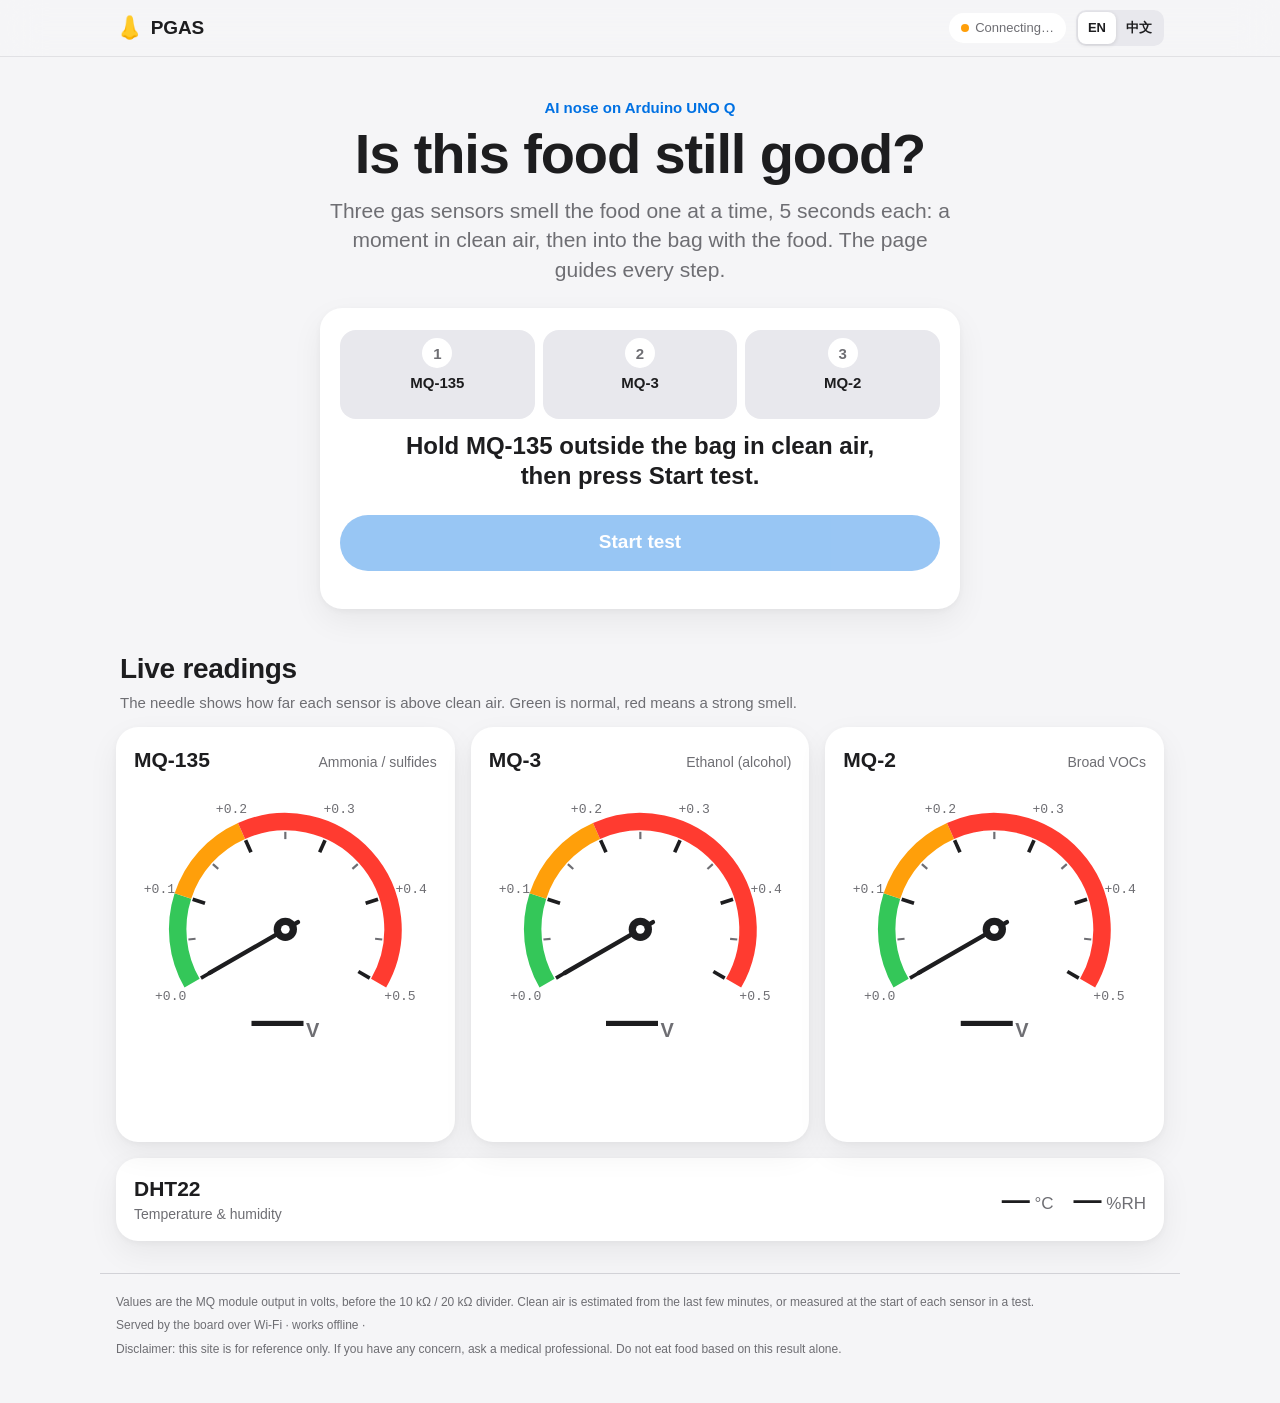
==== commit 0e10a7e4: "Agent loop: sense -> decide on-device -> act; keep the test button on screen - Bag test result now r" ====
--- a/app/assets/index.html
+++ b/app/assets/index.html
@@ -61,8 +61,10 @@
           <div class="bar" id="bar" role="progressbar" aria-valuemin="0" aria-valuemax="100" aria-valuenow="0" aria-labelledby="phase-text"><span id="bar-fill"></span></div>
         </div>
 
-        <button id="check-btn" class="cta" type="button" disabled data-i18n="check_btn">Start test</button>
-        <button id="cancel-btn" class="link" type="button" hidden data-i18n="cancel">Cancel</button>
+        <div class="cta-bar">
+          <button id="check-btn" class="cta" type="button" disabled data-i18n="check_btn">Start test</button>
+          <button id="cancel-btn" class="link" type="button" hidden data-i18n="cancel">Cancel</button>
+        </div>
         <p id="start-msg" class="start-msg" role="status"></p>
       </section>
 
@@ -115,6 +117,11 @@
         <h2 id="result-title"></h2>
         <p id="result-detail"></p>
         <div class="result-bars" id="result-bars"></div>
+        <ol class="agent" id="agent" hidden>
+          <li><b data-i18n="ag_sense">Sense</b><span id="ag-sense"></span></li>
+          <li><b data-i18n="ag_decide">Decide</b><span id="ag-decide"></span></li>
+          <li><b data-i18n="ag_act">Act</b><span id="ag-act"></span></li>
+        </ol>
         <p class="result-note" id="result-note"></p>
         <button id="result-ok" class="cta" type="button">OK</button>
       </div>
--- a/app/assets/style.css
+++ b/app/assets/style.css
@@ -83,7 +83,7 @@
 .steps li.done .n { background: var(--green); color: #fff; }
 
 .stage { display: flex; flex-direction: column; align-items: center; }
-.ring-wrap { position: relative; width: min(260px, 72vw); aspect-ratio: 1; margin: 4px auto 14px; }
+.ring-wrap { position: relative; width: min(190px, 48vw); aspect-ratio: 1; margin: 0 auto 10px; }
 .ring-wrap[hidden] { display: none; }
 .ring { width: 100%; height: 100%; transform: rotate(-90deg); }
 .ring circle { fill: none; stroke-width: 16; }
@@ -98,7 +98,7 @@
 .ring-center { position: absolute; inset: 0; display: flex; flex-direction: column; align-items: center; justify-content: center; }
 .ring-sensor { font-size: 17px; font-weight: 600; color: var(--muted); }
 .ring-num {
-  font-size: clamp(72px, 22vw, 104px); font-weight: 800; line-height: 1; letter-spacing: -0.04em;
+  font-size: clamp(56px, 15vw, 80px); font-weight: 800; line-height: 1; letter-spacing: -0.04em;
   font-variant-numeric: tabular-nums;
 }
 .ring-num.bump { animation: bump 0.35s ease; }
@@ -110,7 +110,7 @@
 .ring-live[hidden] { display: none; }
 .ring-live.warn { color: var(--orange); }
 .ring-live.over { color: #fff; background: var(--red); transform: scale(1.1); animation: blink 0.7s ease-in-out infinite; }
-.instr { margin: 0 0 18px; font-size: clamp(20px, 4.6vw, 26px); font-weight: 700; line-height: 1.25; min-height: 1.3em; max-width: 520px; }
+.instr { margin: 0 0 12px; font-size: clamp(18px, 4.4vw, 24px); font-weight: 700; line-height: 1.25; min-height: 1.3em; max-width: 520px; }
 .instr.move { color: var(--orange); }
 .instr.wait { color: var(--green); }
 
@@ -222,3 +222,18 @@
 @media (prefers-reduced-motion: reduce) {
   *, *::before, *::after { animation: none !important; transition: none !important; }
 }
+
+/* Keep the main button on screen during a test (sticky to the bottom of the viewport). */
+.cta-bar {
+  position: sticky; bottom: 0; z-index: 5; margin: 0 -20px -20px; padding: 12px 20px calc(12px + env(safe-area-inset-bottom));
+  background: color-mix(in srgb, var(--card) 85%, transparent);
+  backdrop-filter: saturate(180%) blur(16px); -webkit-backdrop-filter: saturate(180%) blur(16px);
+  border-radius: 0 0 var(--radius) var(--radius);
+}
+.cta-bar .link { margin-top: 2px; min-height: 36px; }
+.steps { margin-bottom: 12px; }
+.steps li { padding: 8px 4px 6px; }
+.agent { list-style: none; margin: 16px 0 0; padding: 12px 14px; border-radius: 16px; background: var(--fill); text-align: left; display: grid; gap: 6px; }
+.agent[hidden] { display: none; }
+.agent li { display: grid; grid-template-columns: 64px 1fr; gap: 8px; font-size: 14px; align-items: baseline; }
+.agent b { color: var(--blue); font-size: 13px; text-transform: uppercase; letter-spacing: 0.04em; }
